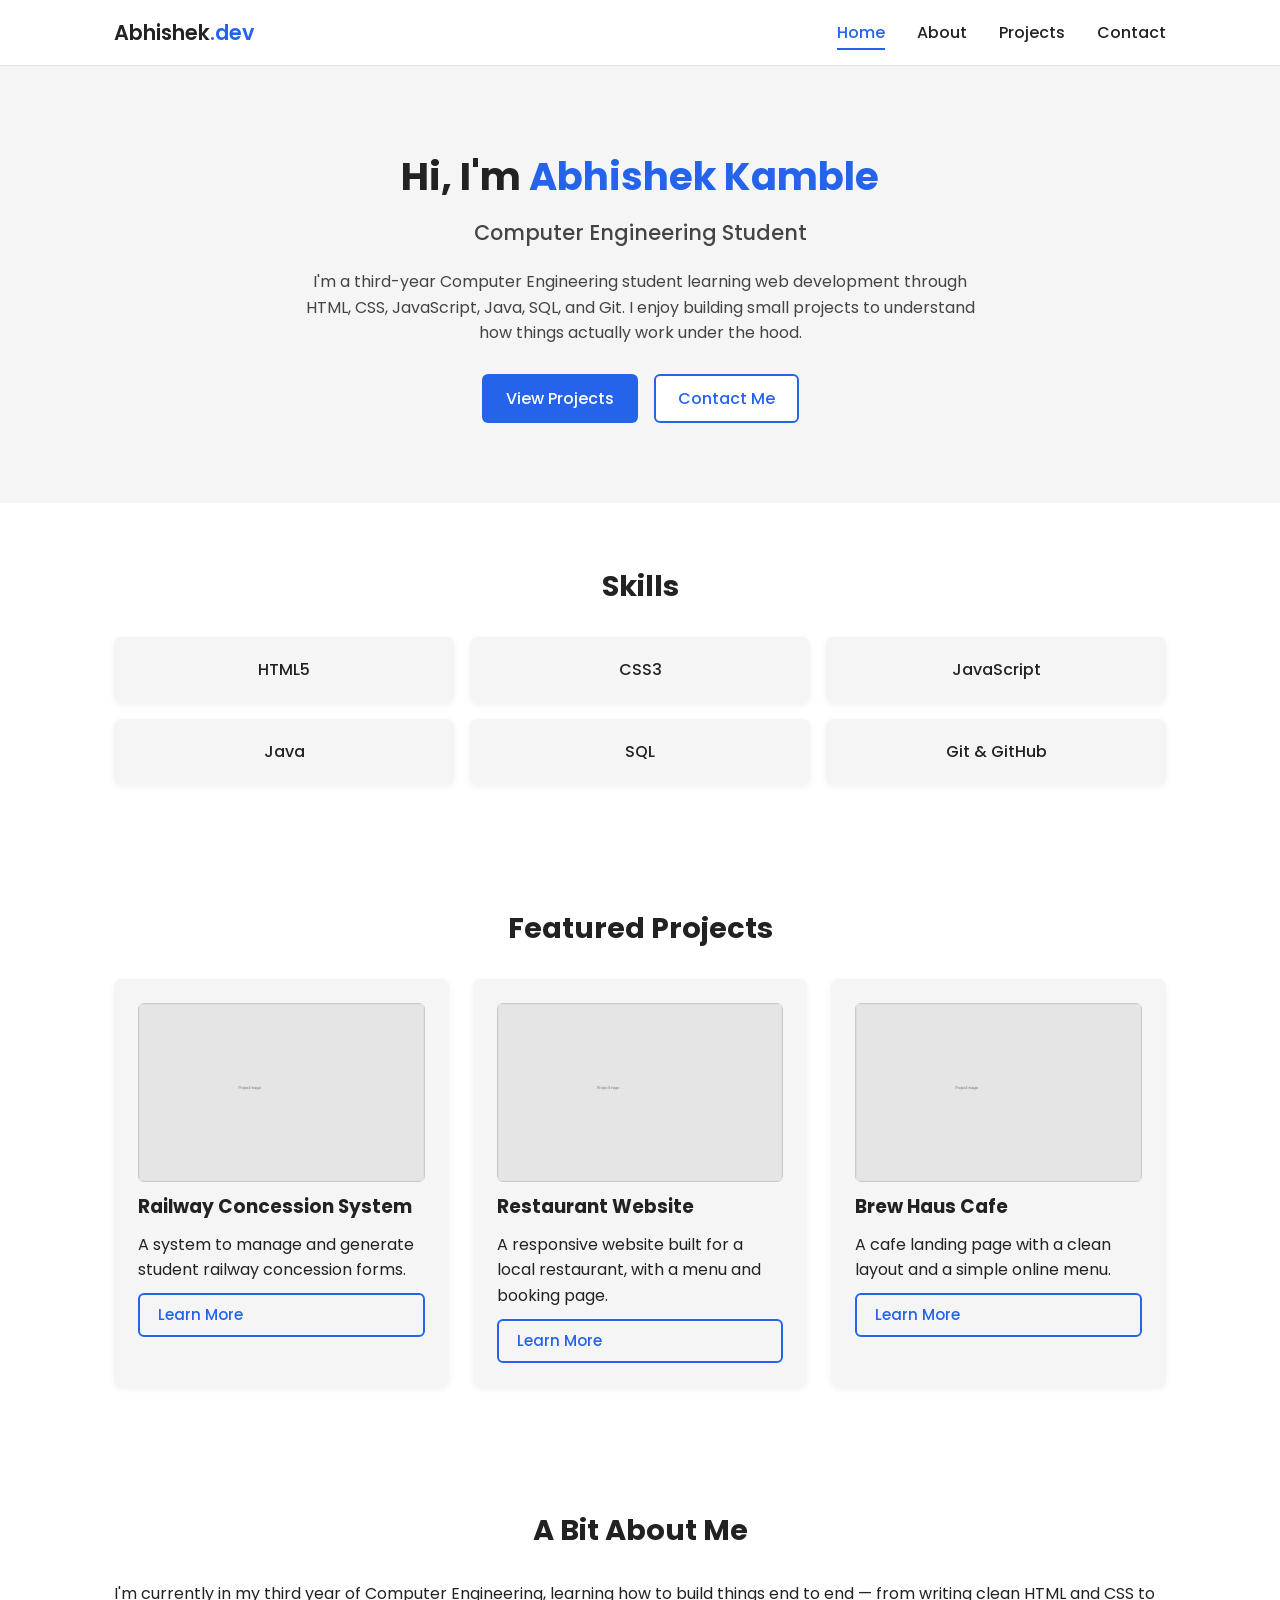
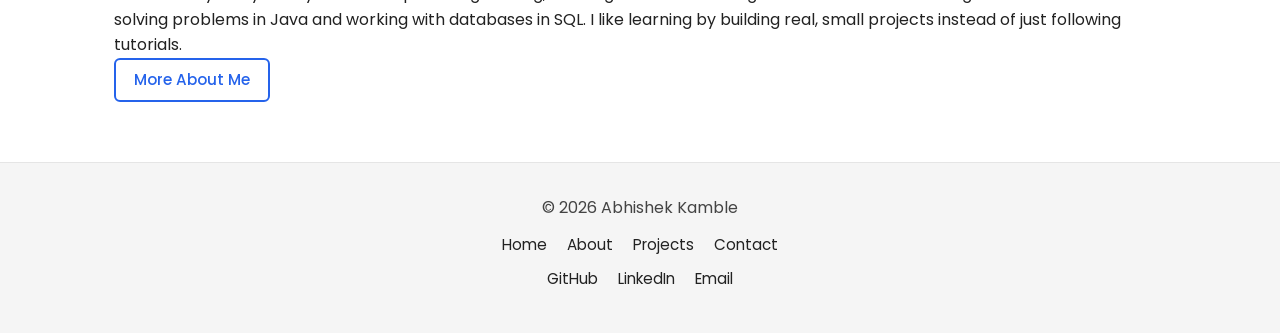
==== index.html @ 9b2233f6 "Add site files" ====
<!DOCTYPE html>
<html lang="en">
<head>
  <meta charset="UTF-8">
  <meta name="viewport" content="width=device-width, initial-scale=1.0">
  <title>Abhishek Kamble | Portfolio</title>
  <link rel="stylesheet" href="css/style.css">
  <link rel="preconnect" href="https://fonts.googleapis.com">
  <link href="https://fonts.googleapis.com/css2?family=Poppins:wght@400;500;600;700&display=swap" rel="stylesheet">
</head>
<body>

  <!-- ===== NAVIGATION ===== -->
  <header class="navbar">
    <div class="nav-container">
      <a href="index.html" class="logo">Abhishek<span>.dev</span></a>

      <!-- Hamburger icon for mobile, toggled by js/script.js -->
      <button class="hamburger" id="hamburger" aria-label="Toggle navigation menu" aria-expanded="false">
        <span></span>
        <span></span>
        <span></span>
      </button>

      <nav>
        <ul class="nav-links" id="navLinks">
          <li><a href="index.html" class="active">Home</a></li>
          <li><a href="about.html">About</a></li>
          <li><a href="projects.html">Projects</a></li>
          <li><a href="contact.html">Contact</a></li>
        </ul>
      </nav>
    </div>
  </header>

  <!-- ===== HERO SECTION ===== -->
  <section class="hero">
    <div class="hero-content">
      <h1>Hi, I'm <span class="highlight">Abhishek Kamble</span></h1>
      <h2>Computer Engineering Student</h2>
      <p>
        I'm a third-year Computer Engineering student learning web development
        through HTML, CSS, JavaScript, Java, SQL, and Git. I enjoy building
        small projects to understand how things actually work under the hood.
      </p>
      <div class="hero-buttons">
        <a href="projects.html" class="btn btn-primary">View Projects</a>
        <a href="contact.html" class="btn btn-secondary">Contact Me</a>
      </div>
    </div>
  </section>

  <!-- ===== SKILLS PREVIEW ===== -->
  <section class="section skills-preview">
    <h2 class="section-title">Skills</h2>
    <div class="skills-grid">
      <div class="skill-card">HTML5</div>
      <div class="skill-card">CSS3</div>
      <div class="skill-card">JavaScript</div>
      <div class="skill-card">Java</div>
      <div class="skill-card">SQL</div>
      <div class="skill-card">Git &amp; GitHub</div>
    </div>
  </section>

  <!-- ===== FEATURED PROJECTS ===== -->
  <section class="section featured-projects">
    <h2 class="section-title">Featured Projects</h2>
    <div class="project-grid">

      <div class="card project-card">
        <!-- TODO: replace with an actual screenshot in /images -->
        <img src="images/placeholder-project.png" alt="Screenshot of the Railway Concession System project" class="project-img">
        <h3>Railway Concession System</h3>
        <p>A system to manage and generate student railway concession forms.</p>
        <a href="projects.html" class="btn btn-outline">Learn More</a>
      </div>

      <div class="card project-card">
        <img src="images/placeholder-project.png" alt="Screenshot of the Restaurant Website project" class="project-img">
        <h3>Restaurant Website</h3>
        <p>A responsive website built for a local restaurant, with a menu and booking page.</p>
        <a href="projects.html" class="btn btn-outline">Learn More</a>
      </div>

      <div class="card project-card">
        <img src="images/placeholder-project.png" alt="Screenshot of the Brew Haus Cafe project" class="project-img">
        <h3>Brew Haus Cafe</h3>
        <p>A cafe landing page with a clean layout and a simple online menu.</p>
        <a href="projects.html" class="btn btn-outline">Learn More</a>
      </div>

    </div>
  </section>

  <!-- ===== SHORT ABOUT SECTION ===== -->
  <section class="section about-preview">
    <h2 class="section-title">A Bit About Me</h2>
    <p>
      <!-- TODO: personalize this paragraph -->
      I'm currently in my third year of Computer Engineering, learning how to
      build things end to end — from writing clean HTML and CSS to solving
      problems in Java and working with databases in SQL. I like learning by
      building real, small projects instead of just following tutorials.
    </p>
    <a href="about.html" class="btn btn-outline">More About Me</a>
  </section>

  <!-- ===== FOOTER ===== -->
  <footer class="footer">
    <p>&copy; 2026 Abhishek Kamble</p>
    <ul class="footer-links">
      <li><a href="index.html">Home</a></li>
      <li><a href="about.html">About</a></li>
      <li><a href="projects.html">Projects</a></li>
      <li><a href="contact.html">Contact</a></li>
    </ul>
    <ul class="footer-social">
      <!-- TODO: replace # with real profile links -->
      <li><a href="#" target="_blank" rel="noopener">GitHub</a></li>
      <li><a href="#" target="_blank" rel="noopener">LinkedIn</a></li>
      <li><a href="mailto:youremail@example.com">Email</a></li>
    </ul>
  </footer>

  <script src="js/script.js"></script>
</body>
</html>
---- css/style.css ----
/* =========================================================
   1. RESET
   Basic reset so every browser starts from the same baseline
   ========================================================= */
* {
  margin: 0;
  padding: 0;
  box-sizing: border-box;
}

html {
  scroll-behavior: smooth;
}

body {
  font-family: 'Poppins', Arial, sans-serif;
  background-color: #FFFFFF;
  color: #222222;
  line-height: 1.6;
}

a {
  text-decoration: none;
  color: inherit;
}

ul {
  list-style: none;
}

img {
  max-width: 100%;
  display: block;
}

.section {
  max-width: 1100px;
  margin: 0 auto;
  padding: 60px 24px;
}

.section-title {
  font-size: 1.8rem;
  margin-bottom: 28px;
  text-align: center;
}

/* =========================================================
   2. NAVIGATION
   Sticky top navbar. Turns into a hamburger menu on mobile.
   ========================================================= */
.navbar {
  background-color: #FFFFFF;
  border-bottom: 1px solid #E5E5E5;
  position: sticky;
  top: 0;
  z-index: 100;
}

.nav-container {
  max-width: 1100px;
  margin: 0 auto;
  padding: 16px 24px;
  display: flex;
  align-items: center;
  justify-content: space-between;
}

.logo {
  font-size: 1.3rem;
  font-weight: 600;
  color: #222222;
}

.logo span {
  color: #2563EB;
}

.nav-links {
  display: flex;
  gap: 32px;
}

.nav-links a {
  font-weight: 500;
  color: #222222;
  padding-bottom: 4px;
  border-bottom: 2px solid transparent;
  transition: border-color 0.2s ease, color 0.2s ease;
}

.nav-links a:hover,
.nav-links a.active {
  color: #2563EB;
  border-bottom: 2px solid #2563EB;
}

/* Hamburger button - hidden on desktop, shown on mobile below */
.hamburger {
  display: none;
  flex-direction: column;
  justify-content: space-between;
  width: 26px;
  height: 18px;
  background: none;
  border: none;
  cursor: pointer;
  padding: 0;
}

.hamburger span {
  display: block;
  height: 2px;
  width: 100%;
  background-color: #222222;
  border-radius: 2px;
  transition: transform 0.2s ease, opacity 0.2s ease;
}

/* Class toggled by js/script.js when the menu is open */
.hamburger.open span:nth-child(1) {
  transform: translateY(8px) rotate(45deg);
}

.hamburger.open span:nth-child(2) {
  opacity: 0;
}

.hamburger.open span:nth-child(3) {
  transform: translateY(-8px) rotate(-45deg);
}

/* =========================================================
   3. HERO
   ========================================================= */
.hero {
  background-color: #F5F5F5;
  padding: 80px 24px;
  text-align: center;
}

.hero-content {
  max-width: 700px;
  margin: 0 auto;
}

.hero h1 {
  font-size: 2.4rem;
  margin-bottom: 8px;
}

.hero .highlight {
  color: #2563EB;
}

.hero h2 {
  font-size: 1.3rem;
  font-weight: 500;
  color: #444444;
  margin-bottom: 20px;
}

.hero p {
  margin-bottom: 28px;
  color: #444444;
}

.hero-buttons {
  display: flex;
  gap: 16px;
  justify-content: center;
  flex-wrap: wrap;
}

.page-header {
  background-color: #F5F5F5;
  padding: 48px 24px;
  text-align: center;
}

.page-header h1 {
  font-size: 2rem;
}

/* =========================================================
   4. CARDS
   Reusable card style used for skills, projects, and forms
   ========================================================= */
.card {
  background-color: #F5F5F5;
  border-radius: 8px;
  padding: 24px;
  box-shadow: 0 2px 6px rgba(0, 0, 0, 0.06);
}

.skills-grid {
  display: grid;
  grid-template-columns: repeat(3, 1fr);
  gap: 16px;
}

.skill-card {
  background-color: #F5F5F5;
  border-radius: 8px;
  padding: 20px;
  text-align: center;
  font-weight: 500;
  box-shadow: 0 2px 6px rgba(0, 0, 0, 0.06);
}

.project-grid {
  display: grid;
  grid-template-columns: repeat(3, 1fr);
  gap: 24px;
}

.project-card {
  display: flex;
  flex-direction: column;
  gap: 10px;
}

.project-img {
  border-radius: 6px;
  background-color: #E5E5E5;
  aspect-ratio: 16 / 10;
  object-fit: cover;
}

.tech-stack {
  font-size: 0.9rem;
  color: #555555;
}

.card-buttons {
  display: flex;
  gap: 10px;
  margin-top: 8px;
  flex-wrap: wrap;
}

.education-card {
  max-width: 700px;
  margin: 0 auto;
}

.education-meta {
  color: #555555;
  font-size: 0.95rem;
  margin: 6px 0 12px;
}

.goals-list {
  max-width: 700px;
  margin: 0 auto;
}

.goals-list li {
  background-color: #F5F5F5;
  border-radius: 6px;
  padding: 14px 18px;
  margin-bottom: 12px;
}

.goals-list li::before {
  content: "\2192  ";
  color: #2563EB;
  font-weight: 600;
}

/* Progress bars on the About page */
.progress-list {
  max-width: 700px;
  margin: 0 auto;
}

.progress-item {
  margin-bottom: 20px;
}

.progress-label {
  display: flex;
  justify-content: space-between;
  margin-bottom: 6px;
  font-weight: 500;
}

.progress-bar {
  background-color: #E5E5E5;
  border-radius: 6px;
  height: 10px;
  overflow: hidden;
}

.progress-fill {
  background-color: #2563EB;
  height: 100%;
  border-radius: 6px;
}

.resume-section {
  text-align: center;
}

/* Contact page */
.contact-grid {
  display: grid;
  grid-template-columns: 2fr 1fr;
  gap: 32px;
}

.contact-form {
  background-color: #F5F5F5;
  border-radius: 8px;
  padding: 28px;
  box-shadow: 0 2px 6px rgba(0, 0, 0, 0.06);
}

.form-group {
  margin-bottom: 18px;
}

.form-group label {
  display: block;
  font-weight: 500;
  margin-bottom: 6px;
}

.form-group input,
.form-group textarea {
  width: 100%;
  padding: 10px 12px;
  border: 1px solid #CCCCCC;
  border-radius: 6px;
  font-family: inherit;
  font-size: 1rem;
  background-color: #FFFFFF;
}

.form-group input:focus,
.form-group textarea:focus {
  outline: 2px solid #2563EB;
  outline-offset: 1px;
}

.form-status {
  margin-top: 12px;
  font-size: 0.95rem;
  color: #2563EB;
}

.contact-info {
  background-color: #F5F5F5;
  border-radius: 8px;
  padding: 28px;
  box-shadow: 0 2px 6px rgba(0, 0, 0, 0.06);
}

.contact-info h3 {
  margin-bottom: 14px;
}

.contact-links li {
  margin-bottom: 10px;
}

.contact-links a {
  color: #2563EB;
  font-weight: 500;
}

/* =========================================================
   5. BUTTONS
   ========================================================= */
.btn {
  display: inline-block;
  padding: 10px 22px;
  border-radius: 6px;
  font-weight: 500;
  border: 2px solid transparent;
  cursor: pointer;
  transition: background-color 0.2s ease, color 0.2s ease, border-color 0.2s ease;
}

.btn-primary {
  background-color: #2563EB;
  color: #FFFFFF;
}

.btn-primary:hover {
  background-color: #1D4ED8;
}

.btn-secondary {
  background-color: #FFFFFF;
  color: #2563EB;
  border-color: #2563EB;
}

.btn-secondary:hover {
  background-color: #2563EB;
  color: #FFFFFF;
}

.btn-outline {
  background-color: transparent;
  color: #2563EB;
  border-color: #2563EB;
  padding: 8px 18px;
  font-size: 0.95rem;
}

.btn-outline:hover {
  background-color: #2563EB;
  color: #FFFFFF;
}

/* =========================================================
   6. FOOTER
   ========================================================= */
.footer {
  background-color: #F5F5F5;
  padding: 32px 24px;
  text-align: center;
  border-top: 1px solid #E5E5E5;
}

.footer p {
  margin-bottom: 12px;
  color: #444444;
}

.footer-links,
.footer-social {
  display: flex;
  justify-content: center;
  gap: 20px;
  flex-wrap: wrap;
  margin-bottom: 10px;
  font-size: 0.95rem;
}

.footer-links a:hover,
.footer-social a:hover {
  color: #2563EB;
}

/* =========================================================
   7. RESPONSIVE MEDIA QUERIES
   ========================================================= */

/* Tablet */
@media (max-width: 900px) {
  .skills-grid {
    grid-template-columns: repeat(2, 1fr);
  }

  .project-grid {
    grid-template-columns: repeat(2, 1fr);
  }

  .contact-grid {
    grid-template-columns: 1fr;
  }
}

/* Mobile */
@media (max-width: 640px) {
  .hamburger {
    display: flex;
  }

  .nav-links {
    position: absolute;
    top: 100%;
    left: 0;
    width: 100%;
    background-color: #FFFFFF;
    flex-direction: column;
    align-items: center;
    gap: 0;
    border-bottom: 1px solid #E5E5E5;

    /* Hidden by default, shown by JS toggling .show */
    max-height: 0;
    overflow: hidden;
    transition: max-height 0.25s ease;
  }

  .nav-links.show {
    max-height: 300px;
  }

  .nav-links li {
    width: 100%;
    text-align: center;
  }

  .nav-links a {
    display: block;
    padding: 14px 0;
    border-bottom: none;
  }

  .hero h1 {
    font-size: 1.8rem;
  }

  .hero h2 {
    font-size: 1.1rem;
  }

  .skills-grid {
    grid-template-columns: 1fr;
  }

  .project-grid {
    grid-template-columns: 1fr;
  }
}
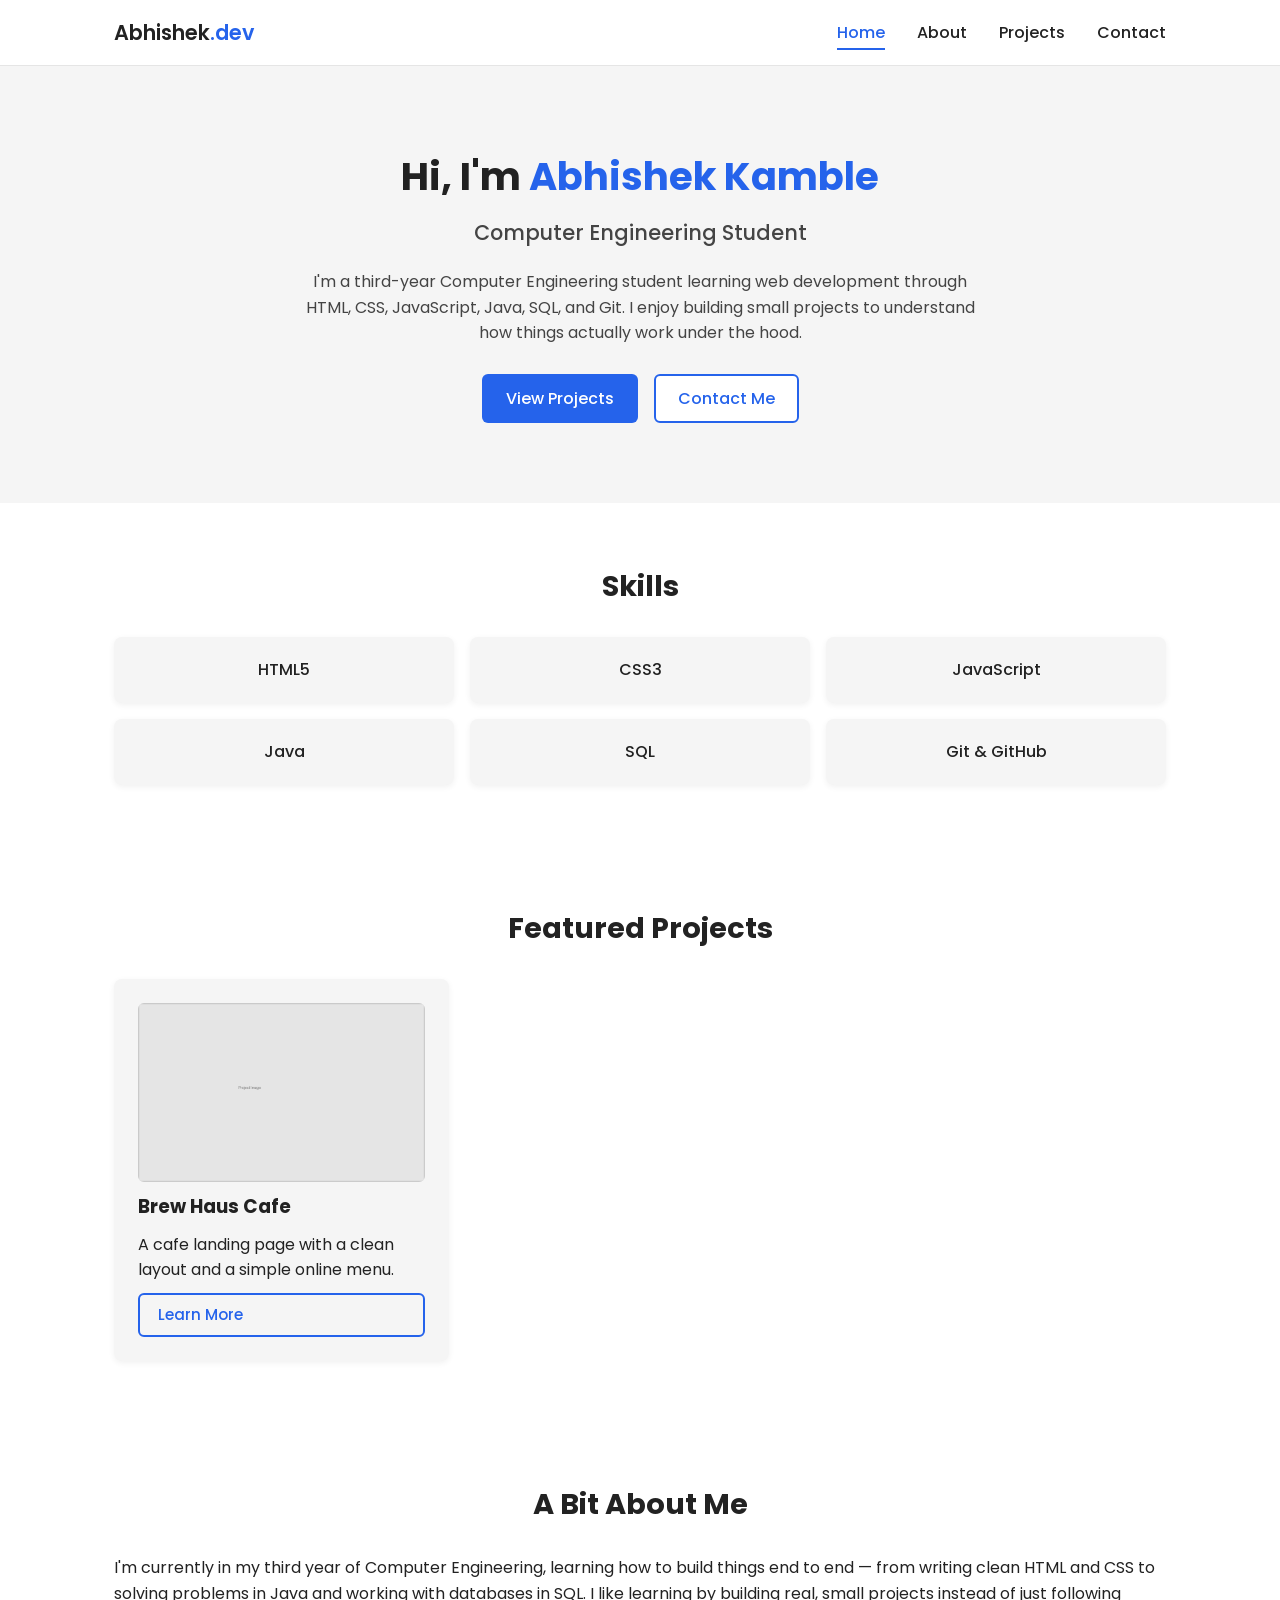
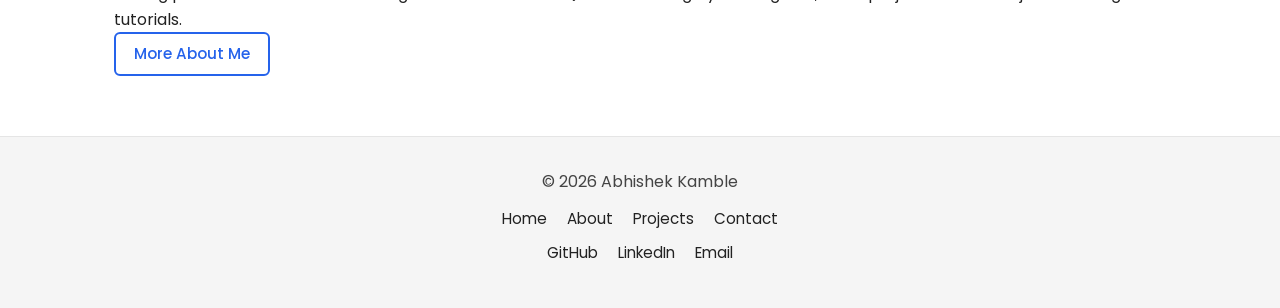
==== commit 9a3a4042: "home page projects grid" ====
--- a/index.html
+++ b/index.html
@@ -68,20 +68,9 @@
     <h2 class="section-title">Featured Projects</h2>
     <div class="project-grid">
 
-      <div class="card project-card">
-        <!-- TODO: replace with an actual screenshot in /images -->
-        <img src="images/placeholder-project.png" alt="Screenshot of the Railway Concession System project" class="project-img">
-        <h3>Railway Concession System</h3>
-        <p>A system to manage and generate student railway concession forms.</p>
-        <a href="projects.html" class="btn btn-outline">Learn More</a>
-      </div>
+     
 
-      <div class="card project-card">
-        <img src="images/placeholder-project.png" alt="Screenshot of the Restaurant Website project" class="project-img">
-        <h3>Restaurant Website</h3>
-        <p>A responsive website built for a local restaurant, with a menu and booking page.</p>
-        <a href="projects.html" class="btn btn-outline">Learn More</a>
-      </div>
+      
 
       <div class="card project-card">
         <img src="images/placeholder-project.png" alt="Screenshot of the Brew Haus Cafe project" class="project-img">
@@ -117,9 +106,9 @@
     </ul>
     <ul class="footer-social">
       <!-- TODO: replace # with real profile links -->
-      <li><a href="#" target="_blank" rel="noopener">GitHub</a></li>
-      <li><a href="#" target="_blank" rel="noopener">LinkedIn</a></li>
-      <li><a href="mailto:youremail@example.com">Email</a></li>
+      <li><a href="https://github.com/abhi6001" target="_blank" rel="noopener">GitHub</a></li>
+      <li><a href="https://www.linkedin.com/in/abhishek-kamble-6a325b3b7/?skipRedirect=true" target="_blank" rel="noopener">LinkedIn</a></li>
+      <li><a href="6060abhishek@example.com">Email</a></li>
     </ul>
   </footer>
 
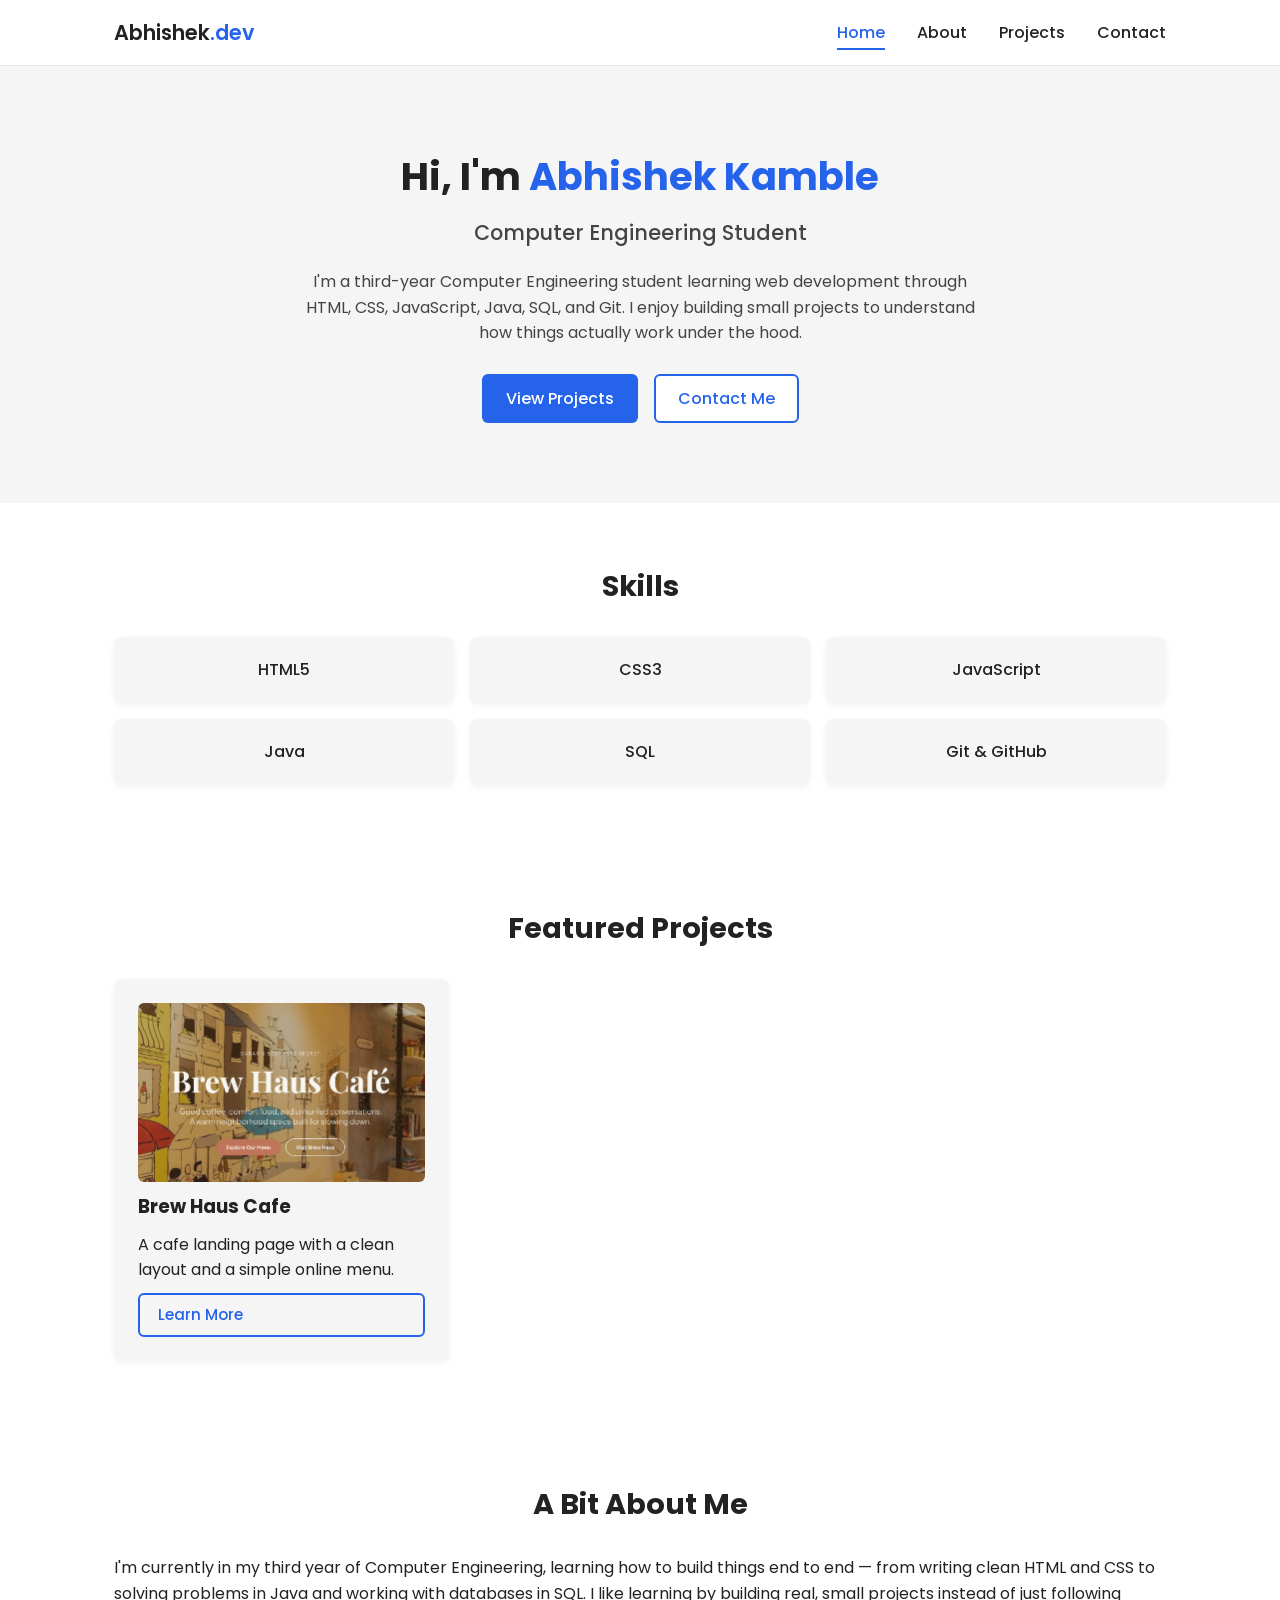
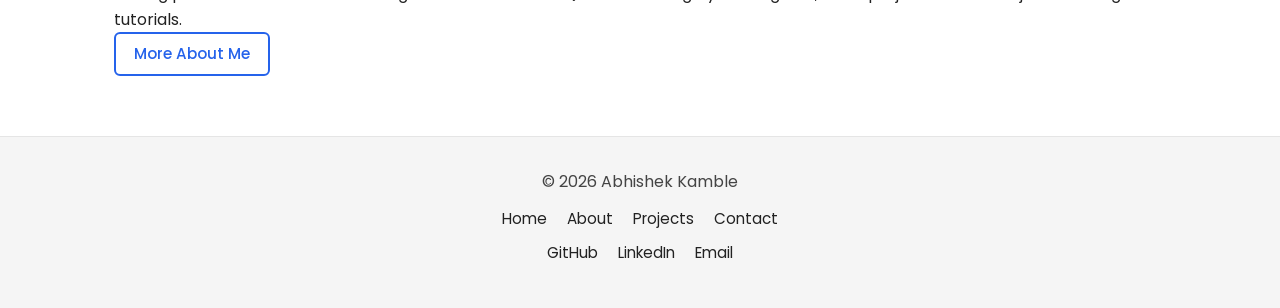
==== commit 4f02d3e6: "img upd" ====
--- a/index.html
+++ b/index.html
@@ -69,9 +69,7 @@
     <div class="project-grid">
 
      
-
-      
-
+ 
       <div class="card project-card">
         <img src="images/placeholder-project.png" alt="Screenshot of the Brew Haus Cafe project" class="project-img">
         <h3>Brew Haus Cafe</h3>
